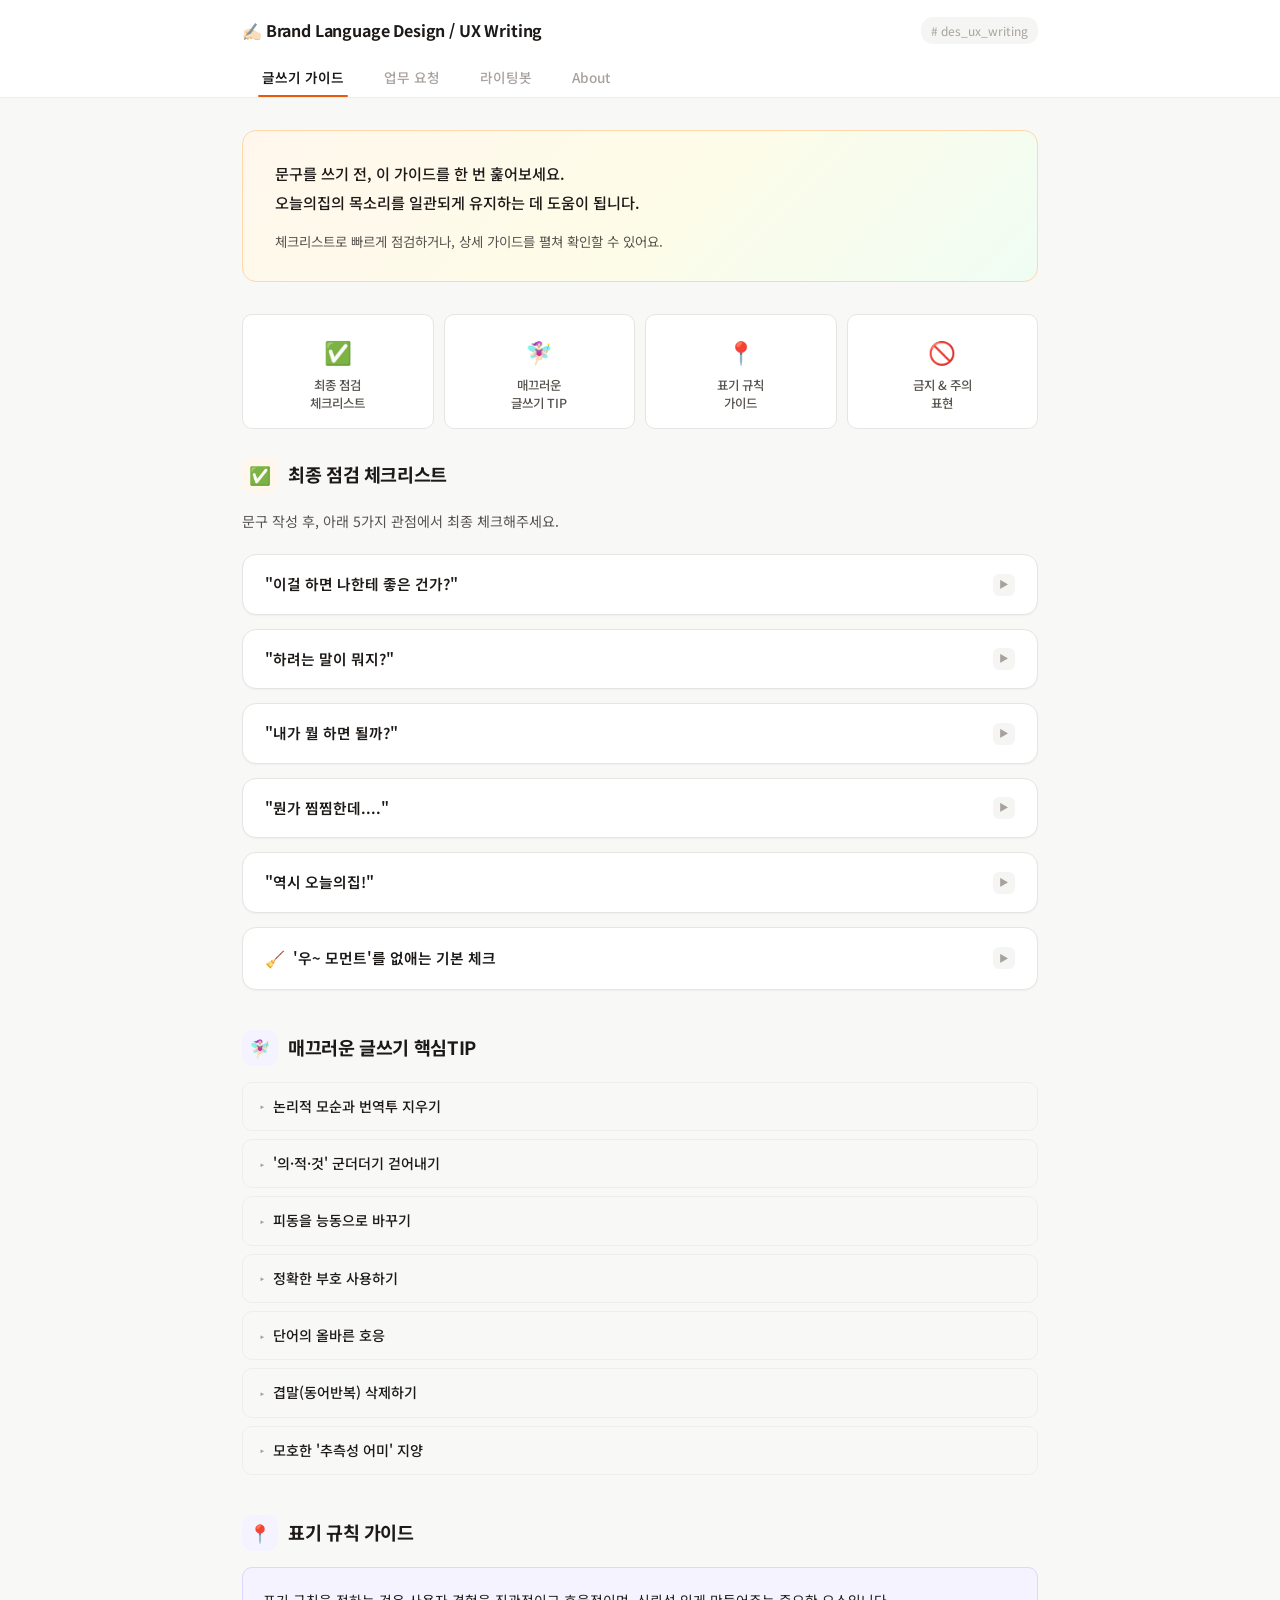
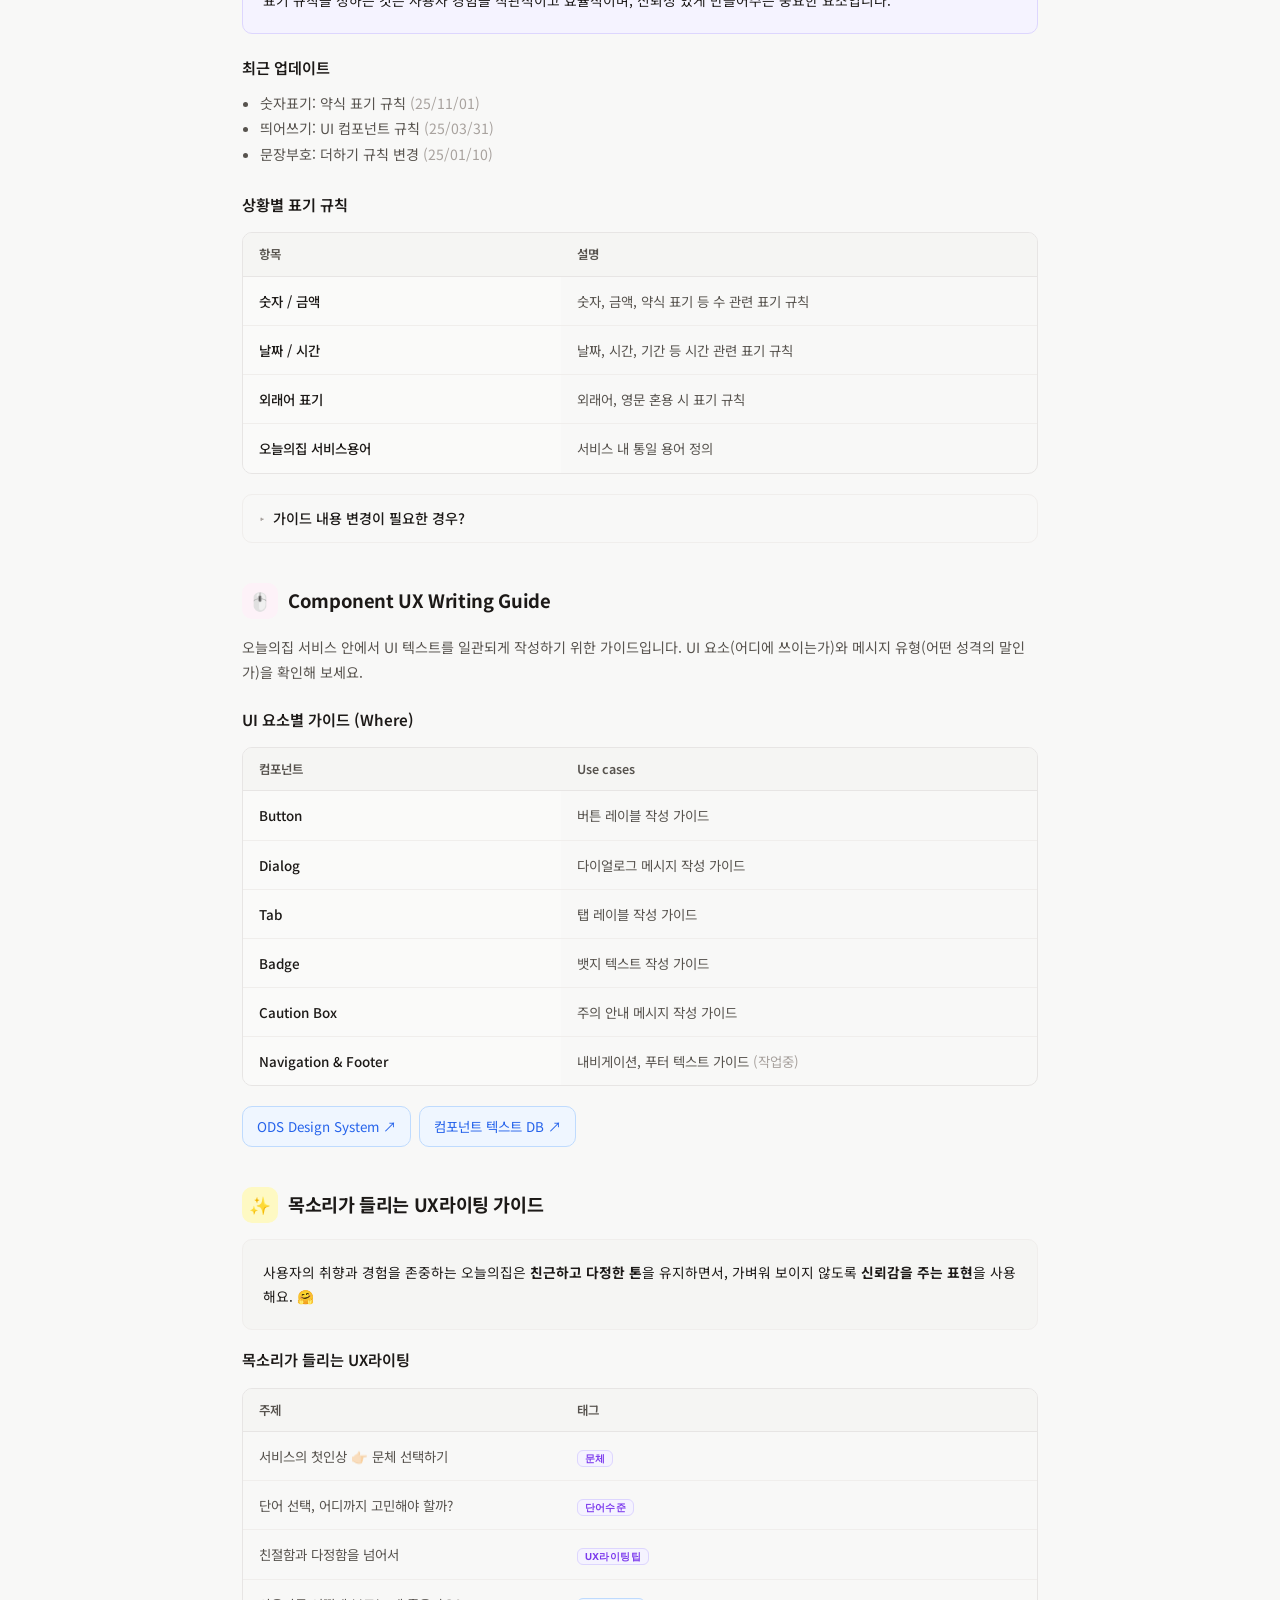
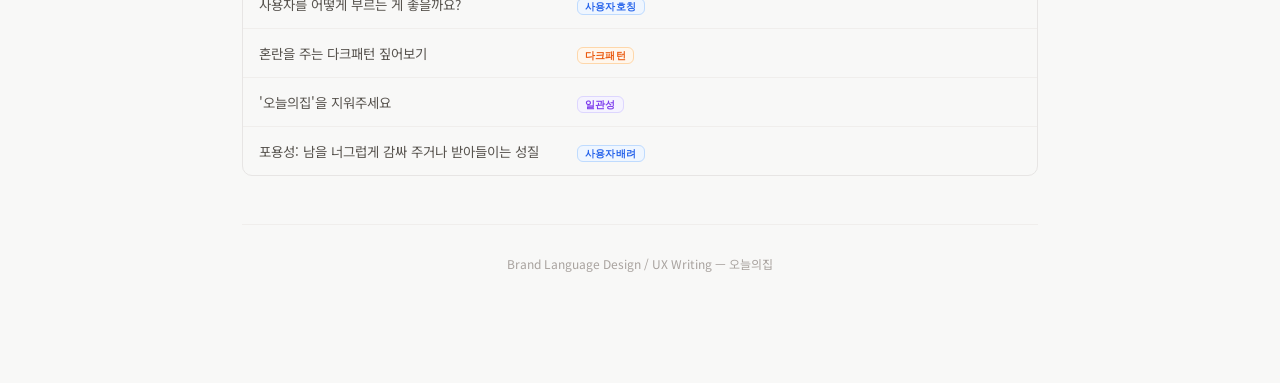
==== brand-language-design.html @ 60aea611 "최종본: 브랜드 언어 디자인 페이지, 협력업체 소스 페이지 추가 및 전체 UI 개선 Co-Authored-By: Claude Opus 4.6 (1M context) <noreply" ====
<!DOCTYPE html>
<html lang="ko">
<head>
  <meta charset="UTF-8">
  <meta name="viewport" content="width=device-width, initial-scale=1.0">
  <title>Brand Language Design / UX Writing</title>
  <link rel="preconnect" href="https://fonts.googleapis.com">
  <link href="https://fonts.googleapis.com/css2?family=Noto+Sans+KR:wght@300;400;500;600;700&family=Inter:wght@400;500;600;700&display=swap" rel="stylesheet">
  <style>
    :root {
      --bg: #f8f8f7;
      --surface: #ffffff;
      --surface-alt: #f5f5f3;
      --border: #e7e5e4;
      --border-light: #f0eeec;
      --text: #1c1917;
      --text-sub: #57534e;
      --text-muted: #a8a29e;
      --accent: #ea580c;
      --accent-light: #fff7ed;
      --accent-border: #fed7aa;
      --green: #16a34a;
      --green-bg: #f0fdf4;
      --green-border: #bbf7d0;
      --red: #dc2626;
      --red-bg: #fef2f2;
      --red-border: #fecaca;
      --blue: #2563eb;
      --blue-bg: #eff6ff;
      --blue-border: #bfdbfe;
      --purple: #7c3aed;
      --purple-bg: #f5f3ff;
      --purple-border: #ddd6fe;
      --shadow-sm: 0 1px 2px rgba(0,0,0,0.04);
      --shadow-md: 0 4px 16px rgba(0,0,0,0.06);
      --radius: 14px;
      --radius-sm: 10px;
    }

    * { margin: 0; padding: 0; box-sizing: border-box; }
    html { scroll-behavior: smooth; }

    body {
      font-family: 'Noto Sans KR', -apple-system, BlinkMacSystemFont, sans-serif;
      color: var(--text);
      background: var(--bg);
      line-height: 1.8;
      font-size: 15px;
      -webkit-font-smoothing: antialiased;
    }

    /* ===== Top Bar ===== */
    .topbar {
      position: sticky;
      top: 0;
      z-index: 100;
      background: rgba(255,255,255,0.92);
      backdrop-filter: blur(12px);
      -webkit-backdrop-filter: blur(12px);
      border-bottom: 1px solid var(--border-light);
    }
    .topbar-inner {
      max-width: 860px;
      margin: 0 auto;
      padding: 0 32px;
    }
    .topbar-top {
      display: flex;
      align-items: center;
      justify-content: space-between;
      padding: 16px 0 0;
    }
    .topbar-title {
      font-size: 1rem;
      font-weight: 700;
      letter-spacing: -0.01em;
    }
    .topbar-channel {
      font-size: 0.75rem;
      color: var(--text-muted);
      background: var(--surface-alt);
      padding: 3px 10px;
      border-radius: 12px;
    }

    /* Tabs */
    .tabs {
      display: flex;
      gap: 0;
      margin-top: 12px;
    }
    .tab-btn {
      position: relative;
      padding: 10px 20px;
      font-family: inherit;
      font-size: 0.85rem;
      font-weight: 500;
      color: var(--text-muted);
      background: none;
      border: none;
      cursor: pointer;
      transition: color 0.2s;
      white-space: nowrap;
    }
    .tab-btn:hover { color: var(--text-sub); }
    .tab-btn.active { color: var(--text); font-weight: 600; }
    .tab-btn.active::after {
      content: '';
      position: absolute;
      bottom: 0;
      left: 16px;
      right: 16px;
      height: 2px;
      background: var(--accent);
      border-radius: 2px;
    }

    /* ===== Content ===== */
    .content {
      max-width: 860px;
      margin: 0 auto;
      padding: 32px 32px 80px;
    }
    .tab-panel { display: none; }
    .tab-panel.active { display: block; animation: fadeIn 0.25s ease; }
    @keyframes fadeIn { from { opacity: 0; transform: translateY(6px); } to { opacity: 1; transform: translateY(0); } }

    /* ===== Section ===== */
    .section { margin-bottom: 40px; }
    .section-header {
      display: flex;
      align-items: center;
      gap: 10px;
      margin-bottom: 16px;
    }
    .section-icon {
      width: 36px; height: 36px;
      border-radius: 10px;
      display: flex; align-items: center; justify-content: center;
      font-size: 1.1rem;
      flex-shrink: 0;
    }
    .section-title {
      font-size: 1.15rem;
      font-weight: 700;
      letter-spacing: -0.02em;
    }
    .section-desc {
      font-size: 0.88rem;
      color: var(--text-sub);
      margin-bottom: 20px;
      line-height: 1.8;
    }

    /* ===== Card ===== */
    .card {
      background: var(--surface);
      border: 1px solid var(--border);
      border-radius: var(--radius);
      box-shadow: var(--shadow-sm);
      overflow: hidden;
      margin-bottom: 14px;
      transition: box-shadow 0.2s;
    }
    .card:hover { box-shadow: var(--shadow-md); }
    .card-header {
      padding: 16px 22px;
      cursor: pointer;
      display: flex;
      align-items: center;
      justify-content: space-between;
      user-select: none;
      transition: background 0.15s;
    }
    .card-header:hover { background: var(--surface-alt); }
    .card-header h3 {
      font-size: 0.92rem;
      font-weight: 600;
      display: flex;
      align-items: center;
      gap: 8px;
    }
    .card-header .emoji { font-size: 1rem; }
    .toggle-arrow {
      width: 22px; height: 22px;
      border-radius: 6px;
      background: var(--surface-alt);
      display: flex; align-items: center; justify-content: center;
      font-size: 0.6rem;
      color: var(--text-muted);
      transition: all 0.25s;
      flex-shrink: 0;
    }
    .card-header.open .toggle-arrow {
      transform: rotate(90deg);
      background: var(--accent-light);
      color: var(--accent);
    }
    .card-body {
      max-height: 0;
      overflow: hidden;
      transition: max-height 0.4s ease;
    }
    .card-body.open { max-height: 20000px; }
    .card-body-inner { padding: 0 24px 24px; }
    .card-body-inner > :first-child { border-top: 1px solid var(--border-light); padding-top: 20px; }

    /* ===== Badge ===== */
    .badge {
      font-family: 'Inter', sans-serif;
      font-size: 0.58rem;
      font-weight: 700;
      padding: 2px 7px;
      border-radius: 6px;
      text-transform: uppercase;
      letter-spacing: 0.04em;
    }
    .badge-must { background: var(--accent-light); color: var(--accent); border: 1px solid var(--accent-border); }
    .badge-guide { background: var(--purple-bg); color: var(--purple); border: 1px solid var(--purple-border); }
    .badge-ref { background: var(--blue-bg); color: var(--blue); border: 1px solid var(--blue-border); }

    /* ===== Inline Content Styles ===== */
    .card-body-inner p { margin: 10px 0; font-size: 0.88rem; color: var(--text-sub); line-height: 1.9; }
    .card-body-inner h4 {
      font-size: 1rem; font-weight: 700; color: var(--text);
      margin: 28px 0 8px;
    }
    .card-body-inner h4:first-child { margin-top: 0; }
    .card-body-inner h5 { font-size: 0.9rem; font-weight: 600; color: var(--text); margin: 18px 0 6px; }
    .card-body-inner ul, .card-body-inner ol { margin: 8px 0 8px 18px; font-size: 0.88rem; color: var(--text-sub); }
    .card-body-inner li { margin: 4px 0; line-height: 1.8; }
    .card-body-inner strong { color: var(--text); font-weight: 600; }

    /* ===== Callout ===== */
    .callout {
      border-radius: var(--radius-sm);
      padding: 16px 20px;
      margin: 14px 0;
      font-size: 0.86rem;
      line-height: 1.8;
    }
    .callout-gray { background: var(--surface-alt); border: 1px solid var(--border-light); }
    .callout-accent { background: var(--accent-light); border: 1px solid var(--accent-border); }
    .callout-blue { background: var(--blue-bg); border: 1px solid var(--blue-border); }
    .callout-purple { background: var(--purple-bg); border: 1px solid var(--purple-border); }
    .callout p { margin: 4px 0; font-size: 0.86rem; }

    /* ===== Guide Table ===== */
    .guide-table {
      width: 100%;
      border-collapse: separate;
      border-spacing: 0;
      margin: 14px 0 20px;
      font-size: 0.84rem;
      border-radius: var(--radius-sm);
      overflow: hidden;
      border: 1px solid var(--border);
    }
    .guide-table th {
      background: var(--surface-alt);
      font-weight: 600; font-size: 0.78rem;
      color: var(--text-sub);
      text-align: left;
      padding: 10px 16px;
      border-bottom: 1px solid var(--border);
    }
    .guide-table td {
      padding: 12px 16px;
      border-bottom: 1px solid var(--border-light);
      vertical-align: top; line-height: 1.8;
    }
    .guide-table tr:last-child td { border-bottom: none; }
    .guide-table td:first-child { background: #fafaf9; font-weight: 500; color: var(--text); width: 40%; }
    .guide-table td.plain { background: none; font-weight: 400; color: var(--text-sub); }

    .dont {
      display: inline-block; font-family: 'Inter', sans-serif;
      font-size: 0.65rem; font-weight: 700;
      color: var(--red); background: var(--red-bg); border: 1px solid var(--red-border);
      padding: 1px 7px; border-radius: 4px; margin-right: 3px;
    }
    .do {
      display: inline-block; font-family: 'Inter', sans-serif;
      font-size: 0.65rem; font-weight: 700;
      color: var(--green); background: var(--green-bg); border: 1px solid var(--green-border);
      padding: 1px 7px; border-radius: 4px; margin-right: 3px;
    }

    /* ===== Toggle (details) ===== */
    details {
      margin: 6px 0;
      border: 1px solid var(--border-light);
      border-radius: var(--radius-sm);
      overflow: hidden;
    }
    details + details { margin-top: 8px; }
    details summary {
      cursor: pointer; font-weight: 500; font-size: 0.88rem;
      padding: 11px 16px; list-style: none;
      display: flex; align-items: center; gap: 8px;
      transition: background 0.15s;
    }
    details summary:hover { background: var(--surface-alt); }
    details summary::before {
      content: '\25B8'; font-size: 0.75rem; color: var(--text-muted);
      transition: transform 0.2s; flex-shrink: 0;
    }
    details[open] summary::before { transform: rotate(90deg); }
    details[open] summary { border-bottom: 1px solid var(--border-light); }
    details > div { padding: 14px 18px; font-size: 0.86rem; color: var(--text-sub); }
    details ul { margin: 6px 0 6px 16px; }

    /* ===== Scope Cards ===== */
    .scope-card {
      border: 1px solid var(--border);
      border-radius: var(--radius-sm);
      margin: 12px 0 20px; overflow: hidden;
    }
    .scope-item {
      padding: 12px 18px;
      border-bottom: 1px solid var(--border-light);
      display: flex; gap: 12px; align-items: baseline;
    }
    .scope-item:last-child { border-bottom: none; }
    .scope-tag {
      font-family: 'Inter', sans-serif;
      font-size: 0.68rem; font-weight: 700;
      padding: 2px 9px; border-radius: 4px;
      flex-shrink: 0; text-transform: uppercase;
    }
    .tag-green { background: var(--green-bg); color: var(--green); border: 1px solid var(--green-border); }
    .tag-blue { background: var(--blue-bg); color: var(--blue); border: 1px solid var(--blue-border); }
    .scope-desc { font-size: 0.84rem; color: var(--text-sub); line-height: 1.6; }
    .scope-desc strong { color: var(--text); }
    .scope-sub { font-size: 0.78rem; color: var(--text-muted); margin-top: 2px; }

    .pill {
      display: inline-flex; align-items: center; gap: 5px;
      font-size: 0.76rem; font-weight: 600;
      padding: 4px 12px; border-radius: 16px; margin-bottom: 8px;
    }
    .pill-green { background: var(--green-bg); color: var(--green); border: 1px solid var(--green-border); }
    .pill-blue { background: var(--blue-bg); color: var(--blue); border: 1px solid var(--blue-border); }

    /* ===== Ext link ===== */
    .ext-link {
      display: inline-flex; align-items: center; gap: 5px;
      font-size: 0.84rem; color: var(--blue); text-decoration: none;
      padding: 7px 14px; border: 1px solid var(--blue-border);
      border-radius: var(--radius-sm); background: var(--blue-bg);
      transition: background 0.15s;
    }
    .ext-link:hover { background: #dbeafe; }

    /* ===== Intro Banner (Tab 1 top) ===== */
    .intro-banner {
      background: linear-gradient(135deg, #fff7ed 0%, #fefce8 50%, #f0fdf4 100%);
      border: 1px solid var(--accent-border);
      border-radius: var(--radius);
      padding: 28px 32px;
      margin-bottom: 32px;
    }
    .intro-banner .lead {
      font-size: 0.95rem; font-weight: 500; line-height: 1.9; color: var(--text);
    }
    .intro-banner .sub {
      margin-top: 12px; font-size: 0.84rem; color: var(--text-sub); line-height: 1.8;
    }

    /* ===== Quick access (Tab 1 top) ===== */
    .quick-row {
      display: grid;
      grid-template-columns: repeat(4, 1fr);
      gap: 10px;
      margin-bottom: 28px;
    }
    .quick-item {
      text-align: center;
      padding: 16px 10px;
      background: var(--surface);
      border: 1px solid var(--border);
      border-radius: var(--radius-sm);
      cursor: pointer;
      transition: all 0.2s;
      text-decoration: none;
      color: var(--text);
    }
    .quick-item:hover { border-color: var(--accent); box-shadow: var(--shadow-md); transform: translateY(-2px); }
    .quick-item .qi-icon { font-size: 1.4rem; margin-bottom: 6px; }
    .quick-item .qi-label { font-size: 0.78rem; font-weight: 500; color: var(--text-sub); line-height: 1.4; }

    /* ===== About: Intro Card ===== */
    .about-intro {
      background: var(--surface);
      border: 1px solid var(--border);
      border-radius: var(--radius);
      padding: 28px 32px;
      margin-bottom: 20px;
      box-shadow: var(--shadow-sm);
    }
    .about-intro .lead { font-size: 0.95rem; font-weight: 500; line-height: 1.9; margin-bottom: 14px; }
    .about-intro .detail { font-size: 0.86rem; color: var(--text-sub); line-height: 2; }
    .about-intro .detail strong { color: var(--text); }

    /* ===== Process Steps ===== */
    .steps { margin: 16px 0; }
    .step {
      display: flex; gap: 16px; margin-bottom: 20px;
    }
    .step-num {
      width: 32px; height: 32px;
      border-radius: 50%;
      background: var(--accent);
      color: white;
      font-family: 'Inter', sans-serif;
      font-size: 0.75rem; font-weight: 700;
      display: flex; align-items: center; justify-content: center;
      flex-shrink: 0;
      margin-top: 2px;
    }
    .step-content h5 { font-size: 0.9rem; font-weight: 600; margin-bottom: 4px; }
    .step-content p { font-size: 0.84rem; color: var(--text-sub); margin: 0; line-height: 1.7; }

    /* ===== Footer ===== */
    .page-footer {
      text-align: center; padding: 28px 0;
      color: var(--text-muted); font-size: 0.75rem;
      border-top: 1px solid var(--border-light);
      margin-top: 48px;
    }

    /* ===== Responsive ===== */
    @media (max-width: 640px) {
      .content { padding: 24px 16px 64px; }
      .topbar-inner { padding: 0 16px; }
      .quick-row { grid-template-columns: repeat(2, 1fr); }
      .intro-banner { padding: 20px; }
      .card-body-inner { padding: 0 16px 20px; }
    }
  </style>
</head>
<body>

  <!-- Top Bar -->
  <div class="topbar">
    <div class="topbar-inner">
      <div class="topbar-top">
        <div class="topbar-title">✍🏻 Brand Language Design / UX Writing</div>
        <span class="topbar-channel"># des_ux_writing</span>
      </div>
      <div class="tabs">
        <button class="tab-btn active" onclick="switchTab('guide', this)">글쓰기 가이드</button>
        <button class="tab-btn" onclick="switchTab('request', this)">업무 요청</button>
        <button class="tab-btn" onclick="switchTab('bot', this)">라이팅봇</button>
        <button class="tab-btn" onclick="switchTab('about', this)">About</button>
      </div>
    </div>
  </div>

  <div class="content">

    <!-- ================================================================ -->
    <!-- TAB 1: 글쓰기 가이드 -->
    <!-- ================================================================ -->
    <div id="tab-guide" class="tab-panel active">

      <div class="intro-banner">
        <p class="lead">문구를 쓰기 전, 이 가이드를 한 번 훑어보세요.<br>오늘의집의 목소리를 일관되게 유지하는 데 도움이 됩니다.</p>
        <p class="sub">체크리스트로 빠르게 점검하거나, 상세 가이드를 펼쳐 확인할 수 있어요.</p>
      </div>

      <div class="quick-row">
        <a class="quick-item" onclick="openCard('checklist')">
          <div class="qi-icon">✅</div>
          <div class="qi-label">최종 점검<br>체크리스트</div>
        </a>
        <a class="quick-item" onclick="openCard('writing-tips')">
          <div class="qi-icon">🧚🏻‍♀️</div>
          <div class="qi-label">매끄러운<br>글쓰기 TIP</div>
        </a>
        <a class="quick-item" onclick="openCard('notation')">
          <div class="qi-icon">📍</div>
          <div class="qi-label">표기 규칙<br>가이드</div>
        </a>
        <a class="quick-item" href="https://docs.google.com/spreadsheets/d/1TTmn2D0vBfaJnk6PJQQR1V08bKyV60fAWQ7cKMIcSho/edit?gid=0#gid=0" target="_blank">
          <div class="qi-icon">🚫</div>
          <div class="qi-label">금지 & 주의<br>표현</div>
        </a>
      </div>

      <!-- 최종 점검 체크리스트 -->
      <div class="section">
        <div class="section-header">
          <div class="section-icon" style="background:var(--accent-light);">✅</div>
          <div class="section-title">최종 점검 체크리스트</div>
        </div>
        <p class="section-desc">문구 작성 후, 아래 5가지 관점에서 최종 체크해주세요.</p>

        <div class="card" id="checklist">
          <div class="card-header" onclick="toggleCard(this)">
            <h3>"이걸 하면 나한테 좋은 건가?"</h3>
            <span class="toggle-arrow">&#9654;</span>
          </div>
          <div class="card-body"><div class="card-body-inner">
            <p>사용자에게 가치와 혜택을 명확하게 전달해요</p>
            <table class="guide-table">
              <tr><td>이점을 앞부분에 강조</td><td><span class="dont">Don't</span> AI 추천 시스템이 작동합니다<br><span class="do">Do</span> AI 추천으로 원하는 상품을 더 쉽게 찾을 수 있어요</td></tr>
              <tr><td>구체적인 숫자 활용</td><td><span class="dont">Don't</span> 할인 쿠폰이 제공됩니다<br><span class="do">Do</span> 30% 할인 쿠폰을 받을 수 있어요</td></tr>
              <tr><td>사용자 중심 언어</td><td><span class="dont">Don't</span> 오늘의집이 더 나은 경험을 제공하는데 도움됩니다<br><span class="do">Do</span> 관심사에 맞는 콘텐츠와 상품을 추천 받을 수 있어요</td></tr>
              <tr><td>"하면 좋다"로 말해요</td><td><span class="dont">Don't</span> 이 기능을 사용해야 합니다<br><span class="do">Do</span> 이 기능을 활용하면 검색이 훨씬 쉬워져요!</td></tr>
            </table>
          </div></div>
        </div>

        <div class="card">
          <div class="card-header" onclick="toggleCard(this)">
            <h3>"하려는 말이 뭐지?"</h3>
            <span class="toggle-arrow">&#9654;</span>
          </div>
          <div class="card-body"><div class="card-body-inner">
            <p>명확하고 직관적인 문장을 작성해요</p>
            <table class="guide-table">
              <tr><td>한 문장에 하나의 메시지</td><td><span class="dont">Don't</span> 앱 업데이트가 필요하며, 최신 버전을 사용해야 원활한 이용이 가능합니다<br><span class="do">Do</span> 앱을 업데이트해주세요. 최신 버전에서 원활하게 이용할 수 있어요.</td></tr>
              <tr><td>군더더기 삭제</td><td><span class="dont">Don't</span> 보다 간편하게 결제하실 수 있어요.<br><span class="do">Do</span> 간편하게 결제할 수 있어요.</td></tr>
              <tr><td>명확한 단어 사용</td><td><span class="dont">Don't</span> 사용자가 요청하면 해당 금액이 즉시 반환 처리됩니다<br><span class="do">Do</span> 즉시 환불됩니다.</td></tr>
              <tr><td>단어 반복 검토</td><td><span class="dont">Don't</span> 배송이 시작되면 배송 알림이 발송돼요.<br><span class="do">Do</span> 배송이 시작되면 알려드릴게요.</td></tr>
            </table>
          </div></div>
        </div>

        <div class="card">
          <div class="card-header" onclick="toggleCard(this)">
            <h3>"내가 뭘 하면 될까?"</h3>
            <span class="toggle-arrow">&#9654;</span>
          </div>
          <div class="card-body"><div class="card-body-inner">
            <p>다음 행동을 명확하게 안내해요</p>
            <table class="guide-table">
              <tr><td>다음 행동을 안내</td><td><span class="dont">Don't</span> 입력 정보가 올바르지 않습니다<br><span class="do">Do</span> 비밀번호는 8자 이상이어야 해요. 다시 입력해주세요</td></tr>
              <tr><td>구체적 안내</td><td><span class="dont">Don't</span> 파일이 업로드되지 않았어요.<br><span class="do">Do</span> 지원되지 않는 파일 형식이에요. PDF 또는 JPG 파일을 업로드해주세요.</td></tr>
              <tr><td>자연스러운 동기 부여</td><td><span class="dont">Don't</span> 업데이트하지 않으면 이용할 수 없습니다.<br><span class="do">Do</span> 업데이트하면 더 빠르고 안정적으로 사용할 수 있어요</td></tr>
              <tr><td>피동형 지양</td><td><span class="dont">Don't</span> 결제가 처리되었습니다<br><span class="do">Do</span> 결제가 완료됐어요</td></tr>
            </table>
          </div></div>
        </div>

        <div class="card">
          <div class="card-header" onclick="toggleCard(this)">
            <h3>"뭔가 찜찜한데...."</h3>
            <span class="toggle-arrow">&#9654;</span>
          </div>
          <div class="card-body"><div class="card-body-inner">
            <p>명확하고 긍정적인 경험을 제공해요</p>
            <table class="guide-table">
              <tr><td>이중 부정 질문 금지</td><td><span class="dont">Don't</span> 이 기능을 사용하지 않겠습니까?<br><span class="do">Do</span> 이 기능을 유지할까요?</td></tr>
              <tr><td>긍정적 표현 사용</td><td><span class="dont">Don't</span> 진행을 원하지 않으세요?<br><span class="do">Do</span> 계속 진행할까요?</td></tr>
              <tr><td>결정을 압박하지 않기</td><td><span class="dont">Don't</span> 이 기회를 놓치고 싶지 않죠?<br><span class="do">Do</span> 이 상품이 마음에 드시나요?</td></tr>
              <tr><td>부정적 단어 지양</td><td><span class="dont">Don't</span> 인터넷이 끊겼습니다<br><span class="do">Do</span> 연결이 원활하지 않아요. 다시 시도해주세요</td></tr>
            </table>
          </div></div>
        </div>

        <div class="card">
          <div class="card-header" onclick="toggleCard(this)">
            <h3>"역시 오늘의집!"</h3>
            <span class="toggle-arrow">&#9654;</span>
          </div>
          <div class="card-body"><div class="card-body-inner">
            <p>신뢰를 쌓는 표현을 사용해요</p>
            <table class="guide-table">
              <tr><td>과장 없이 담백하게</td><td><span class="dont">Don't</span> 이건 꼭 사야 해요!<br><span class="do">Do</span> 이런 점이 좋아요. 필요하면 참고해 보세요.</td></tr>
              <tr><td>정보 제공 느낌</td><td><span class="dont">Don't</span> 마지막 찬스!<br><span class="do">Do</span> 마감이 얼마 남지 않았어요.</td></tr>
              <tr><td>객관적 사실 반영</td><td><span class="dont">Don't</span> No.1 브랜드<br><span class="do">Do</span> 많은 분이 선택한 제품이에요.</td></tr>
              <tr><td>형식적 표현 줄이기</td><td><span class="dont">Don't</span> 해당 제품을 구매하시면 혜택을 받을 수 있습니다<br><span class="do">Do</span> 이 제품을 구매하면 이런 혜택이 있어요</td></tr>
            </table>
          </div></div>
        </div>

        <div class="card">
          <div class="card-header" onclick="toggleCard(this)">
            <h3><span class="emoji">🧹</span> '우~ 모먼트'를 없애는 기본 체크</h3>
            <span class="toggle-arrow">&#9654;</span>
          </div>
          <div class="card-body"><div class="card-body-inner">
            <h5>맞춤법과 문법, 표기 규칙 한 번 더 확인해요</h5>
            <p>정확한 언어 사용은 브랜드의 신뢰도를 좌우하는 중요한 요소입니다.</p>
            <h5>소리내어 읽고 마무리해주세요</h5>
            <p>텍스트가 자연스럽게 흐르는지 판단할 수 있는 가장 좋은 방법이에요.</p>
            <h5>새로운 용어와 표현을 쓰기 전, 히스토리를 확인해요</h5>
            <p>화면마다 다른 용어를 사용한다면, 사용자는 혼란을 겪습니다.</p>
          </div></div>
        </div>
      </div>

      <!-- 매끄러운 글쓰기 핵심TIP -->
      <div class="section" id="writing-tips">
        <div class="section-header">
          <div class="section-icon" style="background:var(--purple-bg);">🧚🏻‍♀️</div>
          <div class="section-title">매끄러운 글쓰기 핵심TIP</div>
        </div>

        <details>
          <summary>논리적 모순과 번역투 지우기</summary>
          <div>
            <ul>
              <li><strong>최상급의 모순</strong> &mdash; 가장 오래된 것 중 하나 &rarr; 가장 오래된 것 / 오래된 것 중 하나</li>
              <li><strong>영어식 진행형 지양</strong> &mdash; 검토하고 있는 중이다 &rarr; 검토 중이다</li>
              <li>~에 대하여 &rarr; ~를, ~을</li>
              <li>~를 가지다 &rarr; ~를 갖다 / ~가 있다</li>
              <li>~에 대한 &rarr; 조사 '의'로 바꾸거나 생략</li>
            </ul>
          </div>
        </details>
        <details>
          <summary>'의·적·것' 군더더기 걷어내기</summary>
          <div>
            <ul>
              <li><strong>'의' 삭제</strong> &mdash; 사과의 나무 &rarr; 사과나무</li>
              <li><strong>'적' 자제</strong> &mdash; 경제적 현상 &rarr; 경제 현상</li>
              <li><strong>'것' 줄이기</strong> &mdash; 노력해야 하는 것이다 &rarr; 노력해야 한다</li>
            </ul>
          </div>
        </details>
        <details>
          <summary>피동을 능동으로 바꾸기</summary>
          <div>
            <ul>
              <li><strong>이중 피동 금지</strong> &mdash; 생각되어집니다 &rarr; 생각합니다</li>
              <li><strong>능동형 권장</strong> &mdash; 제안이 받아들여졌다 &rarr; 제안을 수용했다</li>
            </ul>
          </div>
        </details>
        <details>
          <summary>정확한 부호 사용하기</summary>
          <div>
            <table class="guide-table">
              <tr><th>부호</th><th>사용법</th><th>예시</th></tr>
              <tr><td class="plain">쉼표 ( , )</td><td>열거하거나 흐름이 바뀔 때</td><td>사과, 배, 복숭아를 샀다.</td></tr>
              <tr><td class="plain">따옴표 ( " " )</td><td>대화나 직접 인용에만</td><td>그가 "안녕"이라고 말했다.</td></tr>
              <tr><td class="plain">작은따옴표 ( ' ' )</td><td>생각, 강조 용어</td><td>'이게 맞을까' 고민했다.</td></tr>
              <tr><td class="plain">가운데점 ( &middot; )</td><td>짝 단어, 밀접한 열거</td><td>조사&middot;분석</td></tr>
              <tr><td class="plain">줄표 ( &mdash; )</td><td>부가 설명 삽입</td><td>그의 태도&mdash;무관심&mdash;가 화나게 했다.</td></tr>
            </table>
          </div>
        </details>
        <details>
          <summary>단어의 올바른 호응</summary>
          <div>
            <ul>
              <li>'결코, 전혀, 별로' + 부정어 &mdash; 별로 예쁘다 (X) &rarr; 별로 예쁘지 않다 (O)</li>
              <li>'설마' + 의문문 &mdash; 설마 그가 올 것이다 (X) &rarr; 설마 그가 올까? (O)</li>
            </ul>
          </div>
        </details>
        <details>
          <summary>겹말(동어반복) 삭제하기</summary>
          <div>
            <ul>
              <li>미리 예고하다 &rarr; 예고하다</li>
              <li>다시 재개하다 &rarr; 재개하다</li>
              <li>기존의 관례 &rarr; 관례</li>
              <li>따뜻한 온정 &rarr; 온정</li>
            </ul>
          </div>
        </details>
        <details>
          <summary>모호한 '추측성 어미' 지양</summary>
          <div>
            <ul>
              <li>효율적인 방식인 것 같습니다 &rarr; 효율적인 방식입니다</li>
              <li>결과가 좋을 것으로 생각되어집니다 &rarr; 결과가 좋을 것으로 전망합니다</li>
            </ul>
          </div>
        </details>
      </div>

      <!-- 표기 규칙 가이드 -->
      <div class="section" id="notation">
        <div class="section-header">
          <div class="section-icon" style="background:var(--purple-bg);">📍</div>
          <div class="section-title">표기 규칙 가이드</div>
        </div>

        <div class="callout callout-purple">
          <p>표기 규칙을 정하는 것은 사용자 경험을 직관적이고 효율적이며, 신뢰성 있게 만들어주는 중요한 요소입니다.</p>
        </div>

        <h4 style="font-size:0.95rem; font-weight:600; margin:20px 0 10px;">최근 업데이트</h4>
        <ul style="font-size:0.88rem; color:var(--text-sub); margin-left:18px;">
          <li>숫자표기: 약식 표기 규칙 <span style="color:var(--text-muted);">(25/11/01)</span></li>
          <li>띄어쓰기: UI 컴포넌트 규칙 <span style="color:var(--text-muted);">(25/03/31)</span></li>
          <li>문장부호: 더하기 규칙 변경 <span style="color:var(--text-muted);">(25/01/10)</span></li>
        </ul>

        <h4 style="font-size:0.95rem; font-weight:600; margin:24px 0 10px;">상황별 표기 규칙</h4>
        <table class="guide-table">
          <tr><th>항목</th><th>설명</th></tr>
          <tr><td>숫자 / 금액</td><td class="plain">숫자, 금액, 약식 표기 등 수 관련 표기 규칙</td></tr>
          <tr><td>날짜 / 시간</td><td class="plain">날짜, 시간, 기간 등 시간 관련 표기 규칙</td></tr>
          <tr><td>외래어 표기</td><td class="plain">외래어, 영문 혼용 시 표기 규칙</td></tr>
          <tr><td>오늘의집 서비스용어</td><td class="plain">서비스 내 통일 용어 정의</td></tr>
        </table>

        <details style="margin-top:16px;">
          <summary>가이드 내용 변경이 필요한 경우?</summary>
          <div><p>가이드 내 댓글로 담당자를 태그하거나, #des_ux_writing 채널에서 메시지를 남겨주세요.</p></div>
        </details>
      </div>

      <!-- Component UX Writing Guide -->
      <div class="section">
        <div class="section-header">
          <div class="section-icon" style="background:#fdf2f8;">🖱️</div>
          <div class="section-title">Component UX Writing Guide</div>
        </div>
        <p class="section-desc">오늘의집 서비스 안에서 UI 텍스트를 일관되게 작성하기 위한 가이드입니다. UI 요소(어디에 쓰이는가)와 메시지 유형(어떤 성격의 말인가)을 확인해 보세요.</p>

        <h4 style="font-size:0.95rem; font-weight:600; margin:8px 0 10px;">UI 요소별 가이드 (Where)</h4>
        <table class="guide-table">
          <tr><th>컴포넌트</th><th>Use cases</th></tr>
          <tr><td>Button</td><td class="plain">버튼 레이블 작성 가이드</td></tr>
          <tr><td>Dialog</td><td class="plain">다이얼로그 메시지 작성 가이드</td></tr>
          <tr><td>Tab</td><td class="plain">탭 레이블 작성 가이드</td></tr>
          <tr><td>Badge</td><td class="plain">뱃지 텍스트 작성 가이드</td></tr>
          <tr><td>Caution Box</td><td class="plain">주의 안내 메시지 작성 가이드</td></tr>
          <tr><td>Navigation & Footer</td><td class="plain">내비게이션, 푸터 텍스트 가이드 <span style="color:var(--text-muted);">(작업중)</span></td></tr>
        </table>

        <p style="margin-top:12px;">
          <a class="ext-link" href="https://www.figma.com/design/aTdWM1sgdScr68GZdQ2sWO/ODS-(Ohouse-Design-System)-Master?m=auto&node-id=9-64" target="_blank">ODS Design System &nearr;</a>&nbsp;
          <a class="ext-link" href="https://docs.google.com/spreadsheets/d/1JaDvRTrz4p_Ry2jLhyFut8Vet1TfrYLNkJxDTHjRqKY/edit?gid=0#gid=0" target="_blank">컴포넌트 텍스트 DB &nearr;</a>
        </p>
      </div>

      <!-- 목소리가 들리는 UX라이팅 가이드 -->
      <div class="section">
        <div class="section-header">
          <div class="section-icon" style="background:#fef9c3;">✨</div>
          <div class="section-title">목소리가 들리는 UX라이팅 가이드</div>
        </div>
        <div class="callout callout-gray">
          <p>사용자의 취향과 경험을 존중하는 오늘의집은 <strong>친근하고 다정한 톤</strong>을 유지하면서, 가벼워 보이지 않도록 <strong>신뢰감을 주는 표현</strong>을 사용해요. 🤗</p>
        </div>

        <h4 style="font-size:0.95rem; font-weight:600; margin:16px 0 10px;">목소리가 들리는 UX라이팅</h4>
        <table class="guide-table">
          <tr><th>주제</th><th>태그</th></tr>
          <tr><td class="plain">서비스의 첫인상 👉🏻 문체 선택하기</td><td class="plain"><span class="badge badge-guide" style="font-size:0.6rem;">문체</span></td></tr>
          <tr><td class="plain">단어 선택, 어디까지 고민해야 할까?</td><td class="plain"><span class="badge badge-guide" style="font-size:0.6rem;">단어수준</span></td></tr>
          <tr><td class="plain">친절함과 다정함을 넘어서</td><td class="plain"><span class="badge badge-guide" style="font-size:0.6rem;">UX라이팅팁</span></td></tr>
          <tr><td class="plain">사용자를 어떻게 부르는 게 좋을까요?</td><td class="plain"><span class="badge badge-ref" style="font-size:0.6rem;">사용자호칭</span></td></tr>
          <tr><td class="plain">혼란을 주는 다크패턴 짚어보기</td><td class="plain"><span class="badge badge-must" style="font-size:0.6rem;">다크패턴</span></td></tr>
          <tr><td class="plain">'오늘의집'을 지워주세요</td><td class="plain"><span class="badge badge-guide" style="font-size:0.6rem;">일관성</span></td></tr>
          <tr><td class="plain">포용성: 남을 너그럽게 감싸 주거나 받아들이는 성질</td><td class="plain"><span class="badge badge-ref" style="font-size:0.6rem;">사용자배려</span></td></tr>
        </table>
      </div>

    </div>

    <!-- ================================================================ -->
    <!-- TAB 2: 업무 요청 & 도구 -->
    <!-- ================================================================ -->
    <div id="tab-request" class="tab-panel">

      <!-- 업무 요청 -->
      <div class="section">
        <div class="section-header">
          <div class="section-icon" style="background:var(--blue-bg);">🙋🏻</div>
          <div class="section-title">업무 요청은 이렇게</div>
        </div>

        <div class="callout callout-accent">
          <p><strong>문구가 고민이신가요?</strong> 먼저 <a href="https://chatgpt.com/g/g-67da4f2a322c8191bf491d9b91bae4fd-oneulyijib-raitingbos" target="_blank" style="color:var(--accent);font-weight:700;">오늘의집 라이팅봇</a>을 사용해보세요.<br>
          원하는 답을 얻지 못했다면, 아래 순서를 따라 요청해주세요.</p>
        </div>

        <h4 style="font-size:0.95rem; font-weight:600; margin:24px 0 8px;">요청 채널</h4>
        <p style="font-size:0.88rem; color:var(--text-sub);"><strong>#des_ux_writing</strong></p>

        <h4 style="font-size:0.95rem; font-weight:600; margin:24px 0 8px;">요청 범위</h4>
        <ul style="font-size:0.88rem; color:var(--text-sub); margin-left:18px;">
          <li><strong>인터페이스 텍스트 작성 및 검토</strong> &mdash; 버튼, 메뉴, 오류 메시지 등</li>
          <li><strong>보이스 & 톤 논의</strong></li>
          <li><strong>라이팅봇 생성 & 학습 자료 업데이트</strong></li>
        </ul>

        <h4 style="font-size:0.95rem; font-weight:600; margin:24px 0 14px;">요청 프로세스</h4>
        <div class="steps">
          <div class="step">
            <div class="step-num">1</div>
            <div class="step-content">
              <h5>요청 전 확인</h5>
              <p>완료일 기준 <strong>3일전</strong>까지 요청 필수. 우선순위 산정 후 ETA 확정.</p>
            </div>
          </div>
          <div class="step">
            <div class="step-num">2</div>
            <div class="step-content">
              <h5>슬랙 워크플로로 요청</h5>
              <p>#des_ux_writing 채널 상단 [업무 요청 워크플로] 버튼을 눌러 양식을 작성해주세요.</p>
            </div>
          </div>
          <div class="step">
            <div class="step-num">3</div>
            <div class="step-content">
              <h5>완료!</h5>
              <p>쓰레드로 이어서 논의 드릴게요.</p>
            </div>
          </div>
        </div>

        <details>
          <summary>카피라이팅 vs UX라이팅 차이</summary>
          <div>
            <table class="guide-table">
              <tr><th>항목</th><th>카피라이팅</th><th>UX라이팅</th></tr>
              <tr><td class="plain">구분</td><td>이목을 끄는 매력적인 카피</td><td>직관적이고 단순명료한 카피</td></tr>
              <tr><td class="plain">목표</td><td>구매 욕구 자극, 감성적 소구</td><td>논리적인 맥락, 프로덕트 사용성</td></tr>
              <tr><td class="plain">담당자</td><td>마케터, 에디터</td><td>UX라이터, 콘텐츠 전략가</td></tr>
            </table>
          </div>
        </details>
      </div>

    </div>

    <!-- ================================================================ -->
    <!-- TAB 3: 라이팅봇 -->
    <!-- ================================================================ -->
    <div id="tab-bot" class="tab-panel">

      <div class="intro-banner" style="background:linear-gradient(135deg, #fff7ed 0%, #fef3c7 100%);">
        <p class="lead">🤖 '오늘의집답게' 문구를 작성하는 일이 어렵다면, 라이팅봇과 대화해보세요.</p>
        <p class="sub">브랜드 톤앤매너를 지키면서 누구나 쉽게 문구를 작성할 수 있도록 UX 라이팅 가이드를 학습한 GPT 기반 글쓰기 도우미입니다.</p>
      </div>

      <div class="quick-row" style="grid-template-columns:1fr 1fr 1fr;">
        <a class="quick-item" href="https://chatgpt.com/g/g-67da4f2a322c8191bf491d9b91bae4fd-oneulyijib-raitingbos" target="_blank">
          <div class="qi-icon">💬</div>
          <div class="qi-label">오늘의집<br>라이팅봇</div>
        </a>
        <a class="quick-item" href="https://docs.google.com/presentation/d/18aZib2VpsGKt2sdzTpPaQnEPeFR5QTIZlXjvr7SycGo/edit#slide=id.p" target="_blank">
          <div class="qi-icon">📖</div>
          <div class="qi-label">사용법<br>슬라이드</div>
        </a>
        <a class="quick-item" style="cursor:default;">
          <div class="qi-icon">📝</div>
          <div class="qi-label">피드백<br>남기기</div>
        </a>
      </div>

      <!-- 사용가이드 -->
      <div class="section">
        <div class="section-header">
          <div class="section-icon" style="background:var(--accent-light);">🔦</div>
          <div class="section-title">사용가이드</div>
        </div>

        <div class="callout callout-gray">
          <p>GPT는 똑똑한 동료이자, 말 잘 알아듣는 도구예요.<br>'정답'을 찾기보단, '함께 생각을 정리해주는 도우미'로 생각해주세요. 🙂</p>
        </div>

        <div class="steps">
          <div class="step">
            <div class="step-num">1</div>
            <div class="step-content">
              <h5>접속하기</h5>
              <p>목적에 맞는 라이팅봇 링크를 열어주세요. <a href="https://chatgpt.com/g/g-67da4f2a322c8191bf491d9b91bae4fd-oneulyijib-raitingbos" target="_blank" style="color:var(--accent);">오늘의집 라이팅봇 바로가기 &nearr;</a></p>
              <p style="font-size:0.8rem; color:var(--text-muted);">* Plus계정에서 더 좋은 답변을 받을 수 있어요.</p>
            </div>
          </div>
          <div class="step">
            <div class="step-num">2</div>
            <div class="step-content">
              <h5>요청하기</h5>
              <p>하고 싶은 말을 그냥 던져주세요. "이렇게 해줘"라고 지시하는 문장!</p>
            </div>
          </div>
          <div class="step">
            <div class="step-num">3</div>
            <div class="step-content">
              <h5>결과 확인</h5>
              <p>Enter를 누르면 학습된 데이터를 기반으로 결과를 보여줘요.</p>
            </div>
          </div>
          <div class="step">
            <div class="step-num">4</div>
            <div class="step-content">
              <h5>마음에 안 들면? 다시 요청</h5>
              <p>"너무 길어요", "좀 더 격식 있는 느낌으로" 처럼 구체적으로 피드백해주세요.</p>
            </div>
          </div>
          <div class="step">
            <div class="step-num">5</div>
            <div class="step-content">
              <h5>그래도 어려우면</h5>
              <p>#des_ux_writing 채널에 업무를 요청해주세요.</p>
            </div>
          </div>
        </div>

        <details>
          <summary>이미지 첨부 시 주의할 점</summary>
          <div>
            <ol style="margin-left:16px;">
              <li>텍스트가 선명해야 해요</li>
              <li>배경과 텍스트 대비가 뚜렷해야 해요</li>
              <li>스크롤 캡처보단 단일 화면 이미지</li>
              <li>해상도 800px 이상 권장</li>
            </ol>
          </div>
        </details>
      </div>

      <hr>

      <!-- 운영 개요 -->
      <div class="section">
        <div class="section-header">
          <div class="section-icon" style="background:var(--blue-bg);">🦾</div>
          <div class="section-title">운영 개요</div>
        </div>

        <h4 style="font-size:0.95rem; font-weight:600; margin:8px 0;">주요 활용</h4>
        <ul style="font-size:0.88rem; color:var(--text-sub); margin-left:18px;">
          <li>금지어 및 권장어 자동 체크</li>
          <li>버튼/안내 문구의 일관성 검토</li>
          <li>문장 톤의 적절성 평가</li>
        </ul>

        <div class="card" style="margin-top:16px;">
          <div class="card-header" onclick="toggleCard(this)">
            <h3>운영 히스토리</h3>
            <span class="toggle-arrow">&#9654;</span>
          </div>
          <div class="card-body"><div class="card-body-inner">
            <table class="guide-table">
              <tr><th>시점</th><th>이벤트</th><th>설명</th></tr>
              <tr><td class="plain">2025.03</td><td>초기 기획 시작</td><td>PoC 준비</td></tr>
              <tr><td class="plain">2025.04</td><td>가이드 정비 & 학습 구조 설계</td><td>학습 데이터 정리</td></tr>
              <tr><td class="plain">2025.05</td><td>Phase 1 운영</td><td>3개 도메인 테스트</td></tr>
              <tr><td class="plain">2025.06</td><td>Phase 2 운영</td><td>목적 중심 프롬프트 전환</td></tr>
              <tr><td class="plain">2025.08</td><td>팀별 운영 체계</td><td>자율 관리 체계 수립</td></tr>
            </table>
          </div></div>
        </div>

        <div class="card">
          <div class="card-header" onclick="toggleCard(this)">
            <h3>FAQ</h3>
            <span class="toggle-arrow">&#9654;</span>
          </div>
          <div class="card-body"><div class="card-body-inner">
            <details>
              <summary>라이팅봇은 어떤 기준으로 문장을 수정하나요?</summary>
              <div><p>UX Writing 가이드를 기반으로 톤앤매너, 금지어, 문장 형식 등을 자동 검토해요.</p></div>
            </details>
            <details>
              <summary>꼭 GPT를 통해 문장을 써야 하나요?</summary>
              <div><p>선택 사항이지만, 브랜드 일관성 확보와 업무 효율을 위해 적극 권장해요.</p></div>
            </details>
            <details>
              <summary>우리 팀만의 스타일을 적용할 수 있나요?</summary>
              <div><p>가능해요. 목적별로 커스터마이징이 가능하며, 요청 시 팀 전용 라이팅봇 생성을 지원합니다.</p></div>
            </details>
          </div></div>
        </div>
      </div>

    </div>

    <!-- ================================================================ -->
    <!-- TAB 3: About -->
    <!-- ================================================================ -->
    <div id="tab-about" class="tab-panel">

      <!-- BLD -->
      <div class="section">
        <div class="section-header">
          <div class="section-icon" style="background:var(--accent-light);">✍🏻</div>
          <div class="section-title">Brand Language Design</div>
        </div>

        <div class="about-intro">
          <p class="lead">브랜드 랭귀지 디자인은 브랜드의 정체성을 언어의 기준으로 설계해, 어디서 만나도 같은 브랜드로 느껴지게 만드는 일입니다.</p>
          <div class="detail">
            ❶ 추상적인 브랜드 가치를 <strong>말투·표현·문장 규칙</strong>으로 구체화해 브랜드의 Voice를 만듭니다.<br>
            ❷ 프로덕트, 콘텐츠, CS까지 모든 접점에서 <strong>흔들리지 않는 한 가지 목소리</strong>를 유지합니다.<br>
            ❸ 단순한 정보 전달을 넘어 브랜드의 태도가 드러나는 문장으로 <strong>신뢰를 쌓습니다.</strong>
          </div>
        </div>
      </div>

      <!-- UX Writing이란? -->
      <div class="section">
        <div class="section-header">
          <div class="section-icon" style="background:var(--green-bg);">🧑🏻‍🌾</div>
          <div class="section-title">UX Writing이 무엇인가요?</div>
        </div>

        <div class="about-intro">
          <p class="lead">UX라이팅은 <strong style="color:var(--accent);">사용자 경험에서 언어를 다루는 모든 활동</strong>을 말합니다.</p>
          <p class="detail">"서비스가 사용자에게 말을 거는 방식을 설계하고, 언어를 가꾸는 일"이라고 정의합니다. 버튼의 이름을 정하는 것부터 알림 메시지의 어조를 고민하는 일, 복잡한 정보를 쉽게 풀어 쓰는 일까지. UX 라이팅은 사용자가 서비스를 이용하는 전 과정에 함께합니다.</p>
        </div>

        <table class="guide-table">
          <tr><th>영역</th><th>UX 라이팅</th><th>카피라이팅</th><th>테크니컬 라이팅</th></tr>
          <tr><td class="plain">목적</td><td>사용자 경험 향상</td><td>설득, 마케팅</td><td>기술 설명, 매뉴얼</td></tr>
          <tr><td class="plain">형태</td><td>짧고 간결한 UI 문구</td><td>광고, 홍보 문구</td><td>안내서, 긴 문서</td></tr>
          <tr><td class="plain">사용자 중심</td><td>필수</td><td>선택적</td><td>기술 중심</td></tr>
        </table>

        <div class="card" style="margin-top:20px;">
          <div class="card-header" onclick="toggleCard(this)">
            <h3>왜 UX Writing이 중요한가요?</h3>
            <span class="toggle-arrow">&#9654;</span>
          </div>
          <div class="card-body"><div class="card-body-inner">
            <p>단어 하나, 표현 하나가 사용자 경험을 완전히 바꿀 수 있습니다.</p>
            <table class="guide-table">
              <tr><td class="plain"><span class="dont">Before</span></td><td><span class="do">After</span></td></tr>
              <tr><td class="plain">[삭제]</td><td>[완전히 삭제할까요?]</td></tr>
              <tr><td class="plain">[에러]</td><td>[사진 용량이 너무 커서 업로드할 수 없어요]</td></tr>
              <tr><td class="plain">[확인]</td><td>[주문 완료하기]</td></tr>
              <tr><td class="plain">[제출 완료]</td><td>[제출이 완료됐어요. 1~2일 이내 결과를 알려드릴게요]</td></tr>
            </table>
          </div></div>
        </div>

        <div class="card">
          <div class="card-header" onclick="toggleCard(this)">
            <h3>UX Writer는 어떤 일을 하나요?</h3>
            <span class="toggle-arrow">&#9654;</span>
          </div>
          <div class="card-body"><div class="card-body-inner">
            <p><strong>📌 마이크로카피 작성</strong> &mdash; 버튼 레이블, 안내 문구, 에러 메시지 등 UI에 직접 노출되는 짧은 문장들을 만듭니다.</p>
            <p><strong>📌 브랜드 말투 정립과 톤 앤 매너 유지</strong> &mdash; 전체 서비스에 걸쳐 일관된 언어 톤을 유지할 수 있도록 스타일 가이드를 만들고 관리합니다.</p>
            <p><strong>📌 사용자 중심의 언어 설계</strong> &mdash; 서비스를 처음 쓰는 사람도 막힘 없이 흐름을 따라갈 수 있도록 문장을 설계합니다.</p>
          </div></div>
        </div>
      </div>

      <!-- 업무 구분 -->
      <div class="section">
        <div class="section-header">
          <div class="section-icon" style="background:var(--blue-bg);">🔎</div>
          <div class="section-title">UX writing 업무 구분</div>
        </div>
        <p class="section-desc">UX Writing 업무를 범위와 종류에 따라 구분한 기준입니다.</p>

        <span class="pill pill-green">범위에 따라</span>
        <div class="scope-card">
          <div class="scope-item"><span class="scope-tag tag-green">Writing</span><div><div class="scope-desc">문제 정의를 바탕으로 텍스트를 새로 작성하고 메시지를 구성</div></div></div>
          <div class="scope-item"><span class="scope-tag tag-green">Editing</span><div><div class="scope-desc">구조, 흐름, 정보 밀도를 포함한 내용 단위의 수정</div><div class="scope-sub">불필요한 문장 제거, 순서 재정렬, 메시지 재구성</div></div></div>
          <div class="scope-item"><span class="scope-tag tag-green">Refining</span><div><div class="scope-desc">편집된 텍스트를 기준에 맞게 정밀 조정</div><div class="scope-sub">논리·맥락·용어 일관성 점검</div></div></div>
          <div class="scope-item"><span class="scope-tag tag-green">Polishing</span><div><div class="scope-desc">배포 직전 단계의 표현 마무리</div><div class="scope-sub">오탈자, 띄어쓰기, 뉘앙스 미세 조정</div></div></div>
        </div>

        <span class="pill pill-blue">역할에 따라</span>
        <div class="scope-card">
          <div class="scope-item"><span class="scope-tag tag-blue">Framework</span><div><div class="scope-desc">글쓰기 기준과 규칙 정의, 템플릿 설계</div><div class="scope-sub">Writing Guide · Template | Tone & Voice</div></div></div>
          <div class="scope-item"><span class="scope-tag tag-blue">Definition</span><div><div class="scope-desc">이름과 개념을 정하는 일</div><div class="scope-sub">Naming · Labeling</div></div></div>
          <div class="scope-item"><span class="scope-tag tag-blue">Production</span><div><div class="scope-desc">실제 문구를 만드는 일</div><div class="scope-sub">Component Writing | Transactional Content</div></div></div>
          <div class="scope-item"><span class="scope-tag tag-blue">Evaluation</span><div><div class="scope-desc">기준에 맞는지 점검하는 일</div><div class="scope-sub">UX Writing Audit</div></div></div>
        </div>
      </div>

    </div>

    <div class="page-footer">
      Brand Language Design / UX Writing &mdash; 오늘의집
    </div>
  </div>

  <script>
    function switchTab(id, btn) {
      document.querySelectorAll('.tab-panel').forEach(p => p.classList.remove('active'));
      document.querySelectorAll('.tab-btn').forEach(b => b.classList.remove('active'));
      document.getElementById('tab-' + id).classList.add('active');
      btn.classList.add('active');
      window.scrollTo({ top: 0, behavior: 'smooth' });
    }

    function toggleCard(header) {
      header.classList.toggle('open');
      header.nextElementSibling.classList.toggle('open');
    }

    function openCard(id) {
      const el = document.getElementById(id);
      if (el) {
        const header = el.querySelector('.card-header');
        const body = el.querySelector('.card-body');
        if (header && body && !body.classList.contains('open')) {
          header.classList.add('open');
          body.classList.add('open');
        }
        el.scrollIntoView({ behavior: 'smooth', block: 'start' });
      }
    }
  </script>

</body>
</html>
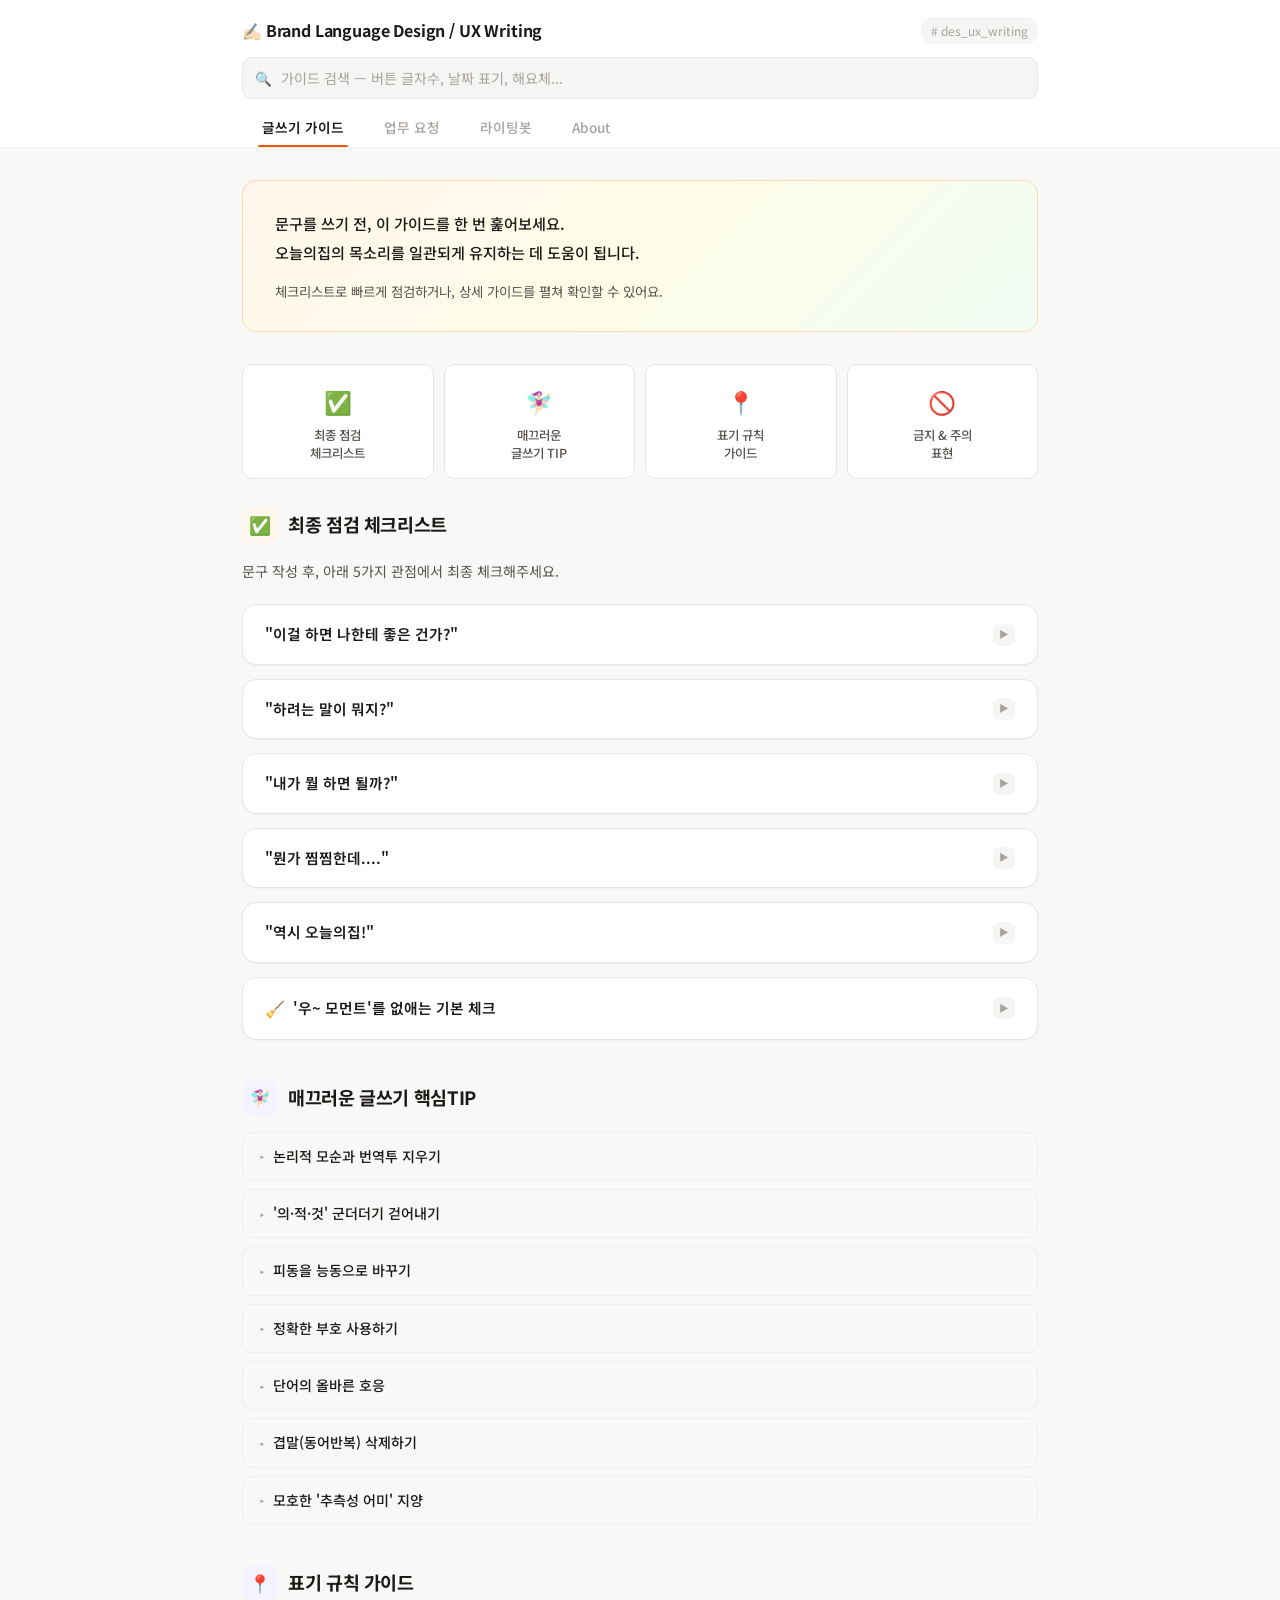
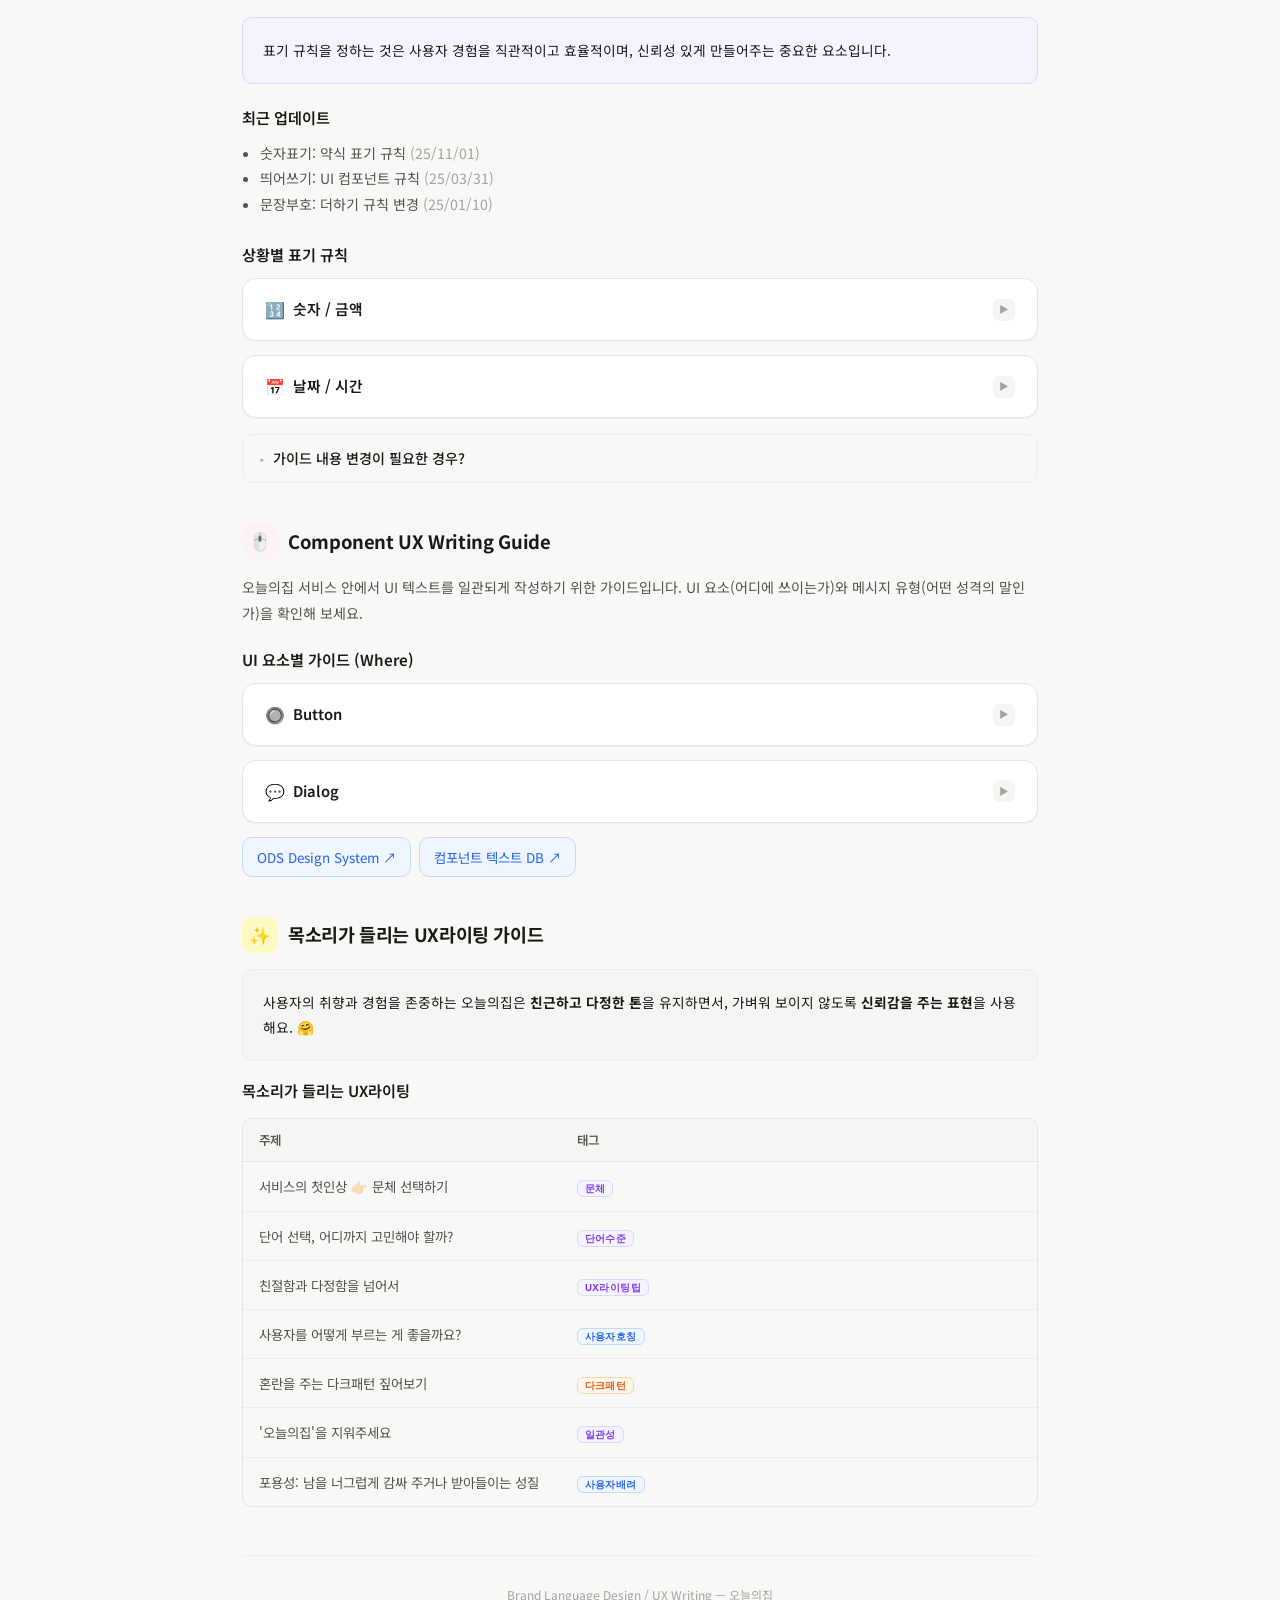
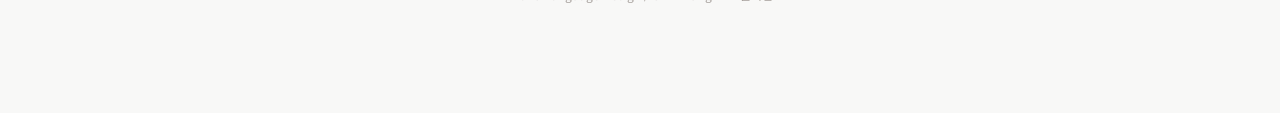
==== commit abe01d09: "업무 캘린더·점심 룰렛·팀원 소개 탭 추가 및 Brand Language / Vendor Source 페이지 신규 생성 Co-Authored-By: Claude Opus 4.6 (" ====
--- a/brand-language-design.html
+++ b/brand-language-design.html
@@ -83,11 +83,85 @@
       border-radius: 12px;
     }
 
+    /* Search */
+    .search-wrap {
+      position: relative;
+      margin-top: 12px;
+    }
+    .search-input {
+      width: 100%;
+      padding: 10px 16px 10px 38px;
+      font-family: inherit;
+      font-size: 0.88rem;
+      border: 1px solid var(--border);
+      border-radius: 10px;
+      background: var(--surface-alt);
+      color: var(--text);
+      outline: none;
+      transition: all 0.2s;
+    }
+    .search-input:focus {
+      border-color: var(--accent);
+      background: var(--surface);
+      box-shadow: 0 0 0 3px rgba(234,88,12,0.1);
+    }
+    .search-input::placeholder { color: var(--text-muted); }
+    .search-icon {
+      position: absolute;
+      left: 13px;
+      top: 50%;
+      transform: translateY(-50%);
+      font-size: 0.85rem;
+      color: var(--text-muted);
+      pointer-events: none;
+    }
+    .search-clear {
+      position: absolute;
+      right: 10px;
+      top: 50%;
+      transform: translateY(-50%);
+      background: var(--border);
+      border: none;
+      border-radius: 50%;
+      width: 20px; height: 20px;
+      font-size: 0.65rem;
+      color: var(--text-sub);
+      cursor: pointer;
+      display: none;
+      align-items: center;
+      justify-content: center;
+    }
+    .search-clear.show { display: flex; }
+    .search-results-info {
+      font-size: 0.78rem;
+      color: var(--text-muted);
+      margin-top: 8px;
+      display: none;
+    }
+    .search-results-info.show { display: block; }
+
+    /* Search highlight */
+    mark.search-hl {
+      background: #fef08a;
+      color: var(--text);
+      padding: 1px 2px;
+      border-radius: 3px;
+    }
+    .search-active .card { display: none; }
+    .search-active .card.search-match { display: block; }
+    .search-active .section { display: none; }
+    .search-active .section.search-match { display: block; }
+    .search-active .section-desc { display: none; }
+    .search-active .quick-row { display: none; }
+    .search-active .intro-banner { display: none; }
+    .search-active details:not(.search-match) { display: none; }
+    .search-active .callout:not(.search-match) { display: none; }
+
     /* Tabs */
     .tabs {
       display: flex;
       gap: 0;
-      margin-top: 12px;
+      margin-top: 8px;
     }
     .tab-btn {
       position: relative;
@@ -448,6 +522,12 @@
         <div class="topbar-title">✍🏻 Brand Language Design / UX Writing</div>
         <span class="topbar-channel"># des_ux_writing</span>
       </div>
+      <div class="search-wrap">
+        <span class="search-icon">🔍</span>
+        <input type="text" class="search-input" id="searchInput" placeholder="가이드 검색 — 버튼 글자수, 날짜 표기, 해요체..." oninput="handleSearch(this.value)">
+        <button class="search-clear" id="searchClear" onclick="clearSearch()">&times;</button>
+      </div>
+      <div class="search-results-info" id="searchInfo"></div>
       <div class="tabs">
         <button class="tab-btn active" onclick="switchTab('guide', this)">글쓰기 가이드</button>
         <button class="tab-btn" onclick="switchTab('request', this)">업무 요청</button>
@@ -693,13 +773,73 @@
         </ul>
 
         <h4 style="font-size:0.95rem; font-weight:600; margin:24px 0 10px;">상황별 표기 규칙</h4>
-        <table class="guide-table">
-          <tr><th>항목</th><th>설명</th></tr>
-          <tr><td>숫자 / 금액</td><td class="plain">숫자, 금액, 약식 표기 등 수 관련 표기 규칙</td></tr>
-          <tr><td>날짜 / 시간</td><td class="plain">날짜, 시간, 기간 등 시간 관련 표기 규칙</td></tr>
-          <tr><td>외래어 표기</td><td class="plain">외래어, 영문 혼용 시 표기 규칙</td></tr>
-          <tr><td>오늘의집 서비스용어</td><td class="plain">서비스 내 통일 용어 정의</td></tr>
-        </table>
+
+        <div class="card">
+          <div class="card-header" onclick="toggleCard(this)">
+            <h3><span class="emoji">🔢</span> 숫자 / 금액</h3>
+            <span class="toggle-arrow">&#9654;</span>
+          </div>
+          <div class="card-body"><div class="card-body-inner">
+            <h5>천 단위 구분</h5>
+            <p>천 단위는 쉼표로 구분합니다. <strong>9,900</strong> / <strong>13,000</strong></p>
+
+            <h5>숫자와 단위</h5>
+            <p>숫자와 단위는 붙여쓰기합니다.<br>
+            <span class="do">Do</span> 9,900원, 20%, 79.3㎡<br>
+            소수점은 <strong>1자리까지</strong> 표기합니다.</p>
+
+            <h5>고가 상품 표기</h5>
+            <p>1,000단위까지 쓰고 만/억을 사용합니다. 만과 원은 붙여쓰기합니다.<br>
+            <span class="do">Do</span> 1만원, 100만원, 1억원</p>
+
+            <h5>숫자 줄임</h5>
+            <ul>
+              <li><strong>국내</strong> — 만/억 단위 사용: 1.2만, 1.23억</li>
+              <li><strong>글로벌</strong> — K/M 단위 사용: 1.2K, 1.2M</li>
+            </ul>
+
+            <h5>수량 한정 표현</h5>
+            <p><span class="do">Do</span> ~30%까지, 최대 30% 할인, 약 1,000명, 9,900원부터</p>
+          </div></div>
+        </div>
+
+        <div class="card">
+          <div class="card-header" onclick="toggleCard(this)">
+            <h3><span class="emoji">📅</span> 날짜 / 시간</h3>
+            <span class="toggle-arrow">&#9654;</span>
+          </div>
+          <div class="card-body"><div class="card-body-inner">
+            <h5>축약형 날짜</h5>
+            <p>마침표(.)로 구분하고 붙여쓰기합니다. 올해는 연도를 생략합니다.<br>
+            <span class="do">Do</span> 2024.12.06</p>
+
+            <h5>요일 표기</h5>
+            <p>기본적으로 사용하지 않습니다. 필요한 경우 괄호 안에 한 글자로 표기합니다.<br>
+            <span class="do">Do</span> 04.19 (수)</p>
+
+            <h5>배송일 예외</h5>
+            <p>배송일은 슬래시(/) 사용을 허용합니다.<br>
+            <span class="do">Do</span> 11/27(월) 도착 예정</p>
+
+            <h5>일반형 날짜</h5>
+            <p>연/월/일/요일을 모두 표기하며, 띄어쓰기를 적용합니다.</p>
+
+            <h5>시간 표기</h5>
+            <ul>
+              <li><strong>24시간 표기</strong> — 쌍점(:)으로 구분: <span class="do">Do</span> 14:30</li>
+              <li><strong>12시간 표기</strong> — 오전/오후와 함께 표기: <span class="do">Do</span> 2:30 PM</li>
+            </ul>
+
+            <h5>업로드 시간</h5>
+            <ul>
+              <li>1분 미만 → 방금</li>
+              <li>1분 이상 → N분 전</li>
+              <li>1시간 이상 → N시간 전</li>
+              <li>1일 이상 → N일 전</li>
+              <li>8일 이상 → 날짜로 표기</li>
+            </ul>
+          </div></div>
+        </div>
 
         <details style="margin-top:16px;">
           <summary>가이드 내용 변경이 필요한 경우?</summary>
@@ -716,15 +856,74 @@
         <p class="section-desc">오늘의집 서비스 안에서 UI 텍스트를 일관되게 작성하기 위한 가이드입니다. UI 요소(어디에 쓰이는가)와 메시지 유형(어떤 성격의 말인가)을 확인해 보세요.</p>
 
         <h4 style="font-size:0.95rem; font-weight:600; margin:8px 0 10px;">UI 요소별 가이드 (Where)</h4>
-        <table class="guide-table">
-          <tr><th>컴포넌트</th><th>Use cases</th></tr>
-          <tr><td>Button</td><td class="plain">버튼 레이블 작성 가이드</td></tr>
-          <tr><td>Dialog</td><td class="plain">다이얼로그 메시지 작성 가이드</td></tr>
-          <tr><td>Tab</td><td class="plain">탭 레이블 작성 가이드</td></tr>
-          <tr><td>Badge</td><td class="plain">뱃지 텍스트 작성 가이드</td></tr>
-          <tr><td>Caution Box</td><td class="plain">주의 안내 메시지 작성 가이드</td></tr>
-          <tr><td>Navigation & Footer</td><td class="plain">내비게이션, 푸터 텍스트 가이드 <span style="color:var(--text-muted);">(작업중)</span></td></tr>
-        </table>
+
+        <div class="card">
+          <div class="card-header" onclick="toggleCard(this)">
+            <h3><span class="emoji">🔘</span> Button</h3>
+            <span class="toggle-arrow">&#9654;</span>
+          </div>
+          <div class="card-body"><div class="card-body-inner">
+            <h5>텍스트 버튼</h5>
+            <p><strong>4글자 이내</strong>로 작성하며, 띄어쓰기는 권장하지 않습니다.</p>
+
+            <h5>박스 버튼</h5>
+            <p>최소 간격 내 간결하게 작성합니다. 2개 이상일 때 <strong>동일 형식</strong>을 유지합니다.</p>
+
+            <h5>기본 원칙</h5>
+            <ul>
+              <li><span class="dont">Don't</span> 버튼에 문장 사용</li>
+              <li><span class="dont">Don't</span> '예/아니요' 사용</li>
+              <li><span class="do">Do</span> 명사 또는 동사의 명사형(보기, 하기)으로 간결하게</li>
+            </ul>
+
+            <h5>주요 버튼 액션</h5>
+            <table class="guide-table">
+              <tr><th>레이블</th><th>사용 맥락</th></tr>
+              <tr><td>확인</td><td class="plain">정보 확인 후 창 닫기 또는 이동</td></tr>
+              <tr><td>완료</td><td class="plain">선택 또는 프로세스 완료</td></tr>
+              <tr><td>삭제</td><td class="plain">저장된 내용 삭제</td></tr>
+              <tr><td>이전 / 다음</td><td class="plain">다단계 플로우 이동</td></tr>
+              <tr><td>계속하기 / 그만하기</td><td class="plain">프로세스 중도 이탈 시</td></tr>
+              <tr><td>나가기</td><td class="plain">콘텐츠 작성 중 이탈</td></tr>
+              <tr><td>더보기</td><td class="plain">추가 정보 노출</td></tr>
+              <tr><td>초기화</td><td class="plain">필터 초기화</td></tr>
+            </table>
+          </div></div>
+        </div>
+
+        <div class="card">
+          <div class="card-header" onclick="toggleCard(this)">
+            <h3><span class="emoji">💬</span> Dialog</h3>
+            <span class="toggle-arrow">&#9654;</span>
+          </div>
+          <div class="card-body"><div class="card-body-inner">
+            <h5>타이틀</h5>
+            <ul>
+              <li>띄어쓰기 포함 <strong>10자 이내</strong></li>
+              <li>반드시 <strong>한 줄</strong>로 작성</li>
+              <li><span class="dont">Don't</span> 문장 형태 사용</li>
+              <li><span class="dont">Don't</span> 이모지, 아이콘, 특수기호 사용</li>
+            </ul>
+
+            <h5>텍스트 (바디)</h5>
+            <ul>
+              <li><strong>해요체</strong>를 사용합니다</li>
+              <li>중요한 정보부터 먼저 작성합니다</li>
+              <li>2버튼 다이얼로그의 경우 <strong>3줄 이내</strong>로 작성합니다</li>
+              <li>3줄까지 <strong>중앙정렬</strong>, 4줄부터 <strong>좌측정렬</strong></li>
+            </ul>
+
+            <h5>서브 텍스트</h5>
+            <p>되도록 사용하지 않으며, 사용 시 <strong>1줄 이내</strong>로 작성합니다.</p>
+
+            <h5>버튼</h5>
+            <ul>
+              <li><span class="dont">Don't</span> 문장 사용, '예/아니요' 사용</li>
+              <li><span class="do">Do</span> 명사형으로 간결하게 작성</li>
+              <li>Fill 버튼이 Outline 버튼보다 주요 액션</li>
+            </ul>
+          </div></div>
+        </div>
 
         <p style="margin-top:12px;">
           <a class="ext-link" href="https://www.figma.com/design/aTdWM1sgdScr68GZdQ2sWO/ODS-(Ohouse-Design-System)-Master?m=auto&node-id=9-64" target="_blank">ODS Design System &nearr;</a>&nbsp;
@@ -1074,6 +1273,7 @@
 
   <script>
     function switchTab(id, btn) {
+      clearSearch();
       document.querySelectorAll('.tab-panel').forEach(p => p.classList.remove('active'));
       document.querySelectorAll('.tab-btn').forEach(b => b.classList.remove('active'));
       document.getElementById('tab-' + id).classList.add('active');
@@ -1098,6 +1298,161 @@
         el.scrollIntoView({ behavior: 'smooth', block: 'start' });
       }
     }
+
+    // ===== Search =====
+    let searchTimeout;
+
+    function handleSearch(query) {
+      clearTimeout(searchTimeout);
+      const clearBtn = document.getElementById('searchClear');
+      clearBtn.classList.toggle('show', query.length > 0);
+
+      if (query.length < 2) {
+        resetSearch();
+        return;
+      }
+      searchTimeout = setTimeout(() => performSearch(query), 200);
+    }
+
+    function clearSearch() {
+      document.getElementById('searchInput').value = '';
+      document.getElementById('searchClear').classList.remove('show');
+      resetSearch();
+    }
+
+    function resetSearch() {
+      const content = document.querySelector('.content');
+      content.classList.remove('search-active');
+      document.getElementById('searchInfo').classList.remove('show');
+
+      // Remove all highlights
+      content.querySelectorAll('mark.search-hl').forEach(m => {
+        const parent = m.parentNode;
+        parent.replaceChild(document.createTextNode(m.textContent), m);
+        parent.normalize();
+      });
+
+      // Reset visibility
+      content.querySelectorAll('.search-match').forEach(el => el.classList.remove('search-match'));
+
+      // Close all cards opened by search
+      content.querySelectorAll('.search-opened').forEach(el => {
+        el.querySelector('.card-header')?.classList.remove('open');
+        el.querySelector('.card-body')?.classList.remove('open');
+        el.classList.remove('search-opened');
+      });
+    }
+
+    function performSearch(query) {
+      resetSearch();
+      const content = document.querySelector('.content');
+      const q = query.toLowerCase().trim();
+      const words = q.split(/\s+/).filter(w => w.length >= 1);
+      if (words.length === 0) return;
+
+      // Show all tabs' content for search
+      document.querySelectorAll('.tab-panel').forEach(p => p.classList.add('active'));
+      content.classList.add('search-active');
+
+      let matchCount = 0;
+
+      // Search in cards
+      content.querySelectorAll('.card').forEach(card => {
+        const text = card.textContent.toLowerCase();
+        const matches = words.every(w => text.includes(w));
+        if (matches) {
+          card.classList.add('search-match');
+          // Find parent section
+          const section = card.closest('.section');
+          if (section) section.classList.add('search-match');
+          // Open the card
+          const header = card.querySelector('.card-header');
+          const body = card.querySelector('.card-body');
+          if (header && body && !body.classList.contains('open')) {
+            header.classList.add('open');
+            body.classList.add('open');
+            card.classList.add('search-opened');
+          }
+          // Highlight
+          highlightInElement(card.querySelector('.card-body-inner'), words);
+          matchCount++;
+        }
+      });
+
+      // Search in details
+      content.querySelectorAll('details').forEach(det => {
+        const text = det.textContent.toLowerCase();
+        const matches = words.every(w => text.includes(w));
+        if (matches) {
+          det.classList.add('search-match');
+          det.open = true;
+          const section = det.closest('.section');
+          if (section) section.classList.add('search-match');
+          highlightInElement(det, words);
+          matchCount++;
+        }
+      });
+
+      // Search in callouts
+      content.querySelectorAll('.callout').forEach(co => {
+        const text = co.textContent.toLowerCase();
+        const matches = words.every(w => text.includes(w));
+        if (matches) {
+          co.classList.add('search-match');
+          const section = co.closest('.section');
+          if (section) section.classList.add('search-match');
+          highlightInElement(co, words);
+          matchCount++;
+        }
+      });
+
+      // Search in scope-cards
+      content.querySelectorAll('.scope-card').forEach(sc => {
+        const text = sc.textContent.toLowerCase();
+        const matches = words.every(w => text.includes(w));
+        if (matches) {
+          const section = sc.closest('.section');
+          if (section) section.classList.add('search-match');
+        }
+      });
+
+      // Show info
+      const info = document.getElementById('searchInfo');
+      info.textContent = matchCount > 0
+        ? `"${query}" — ${matchCount}건의 결과`
+        : `"${query}" — 검색 결과가 없어요. 다른 키워드로 시도해보세요.`;
+      info.classList.add('show');
+
+      // Scroll to first match
+      if (matchCount > 0) {
+        const first = content.querySelector('.search-match');
+        if (first) first.scrollIntoView({ behavior: 'smooth', block: 'center' });
+      }
+    }
+
+    function highlightInElement(el, words) {
+      if (!el) return;
+      const walker = document.createTreeWalker(el, NodeFilter.SHOW_TEXT, null);
+      const textNodes = [];
+      while (walker.nextNode()) textNodes.push(walker.currentNode);
+
+      textNodes.forEach(node => {
+        let html = node.textContent;
+        let hasMatch = false;
+        words.forEach(w => {
+          const regex = new RegExp(`(${w.replace(/[.*+?^${}()|[\]\\]/g, '\\$&')})`, 'gi');
+          if (regex.test(html)) {
+            html = html.replace(regex, '<mark class="search-hl">$1</mark>');
+            hasMatch = true;
+          }
+        });
+        if (hasMatch) {
+          const span = document.createElement('span');
+          span.innerHTML = html;
+          node.parentNode.replaceChild(span, node);
+        }
+      });
+    }
   </script>
 
 </body>
